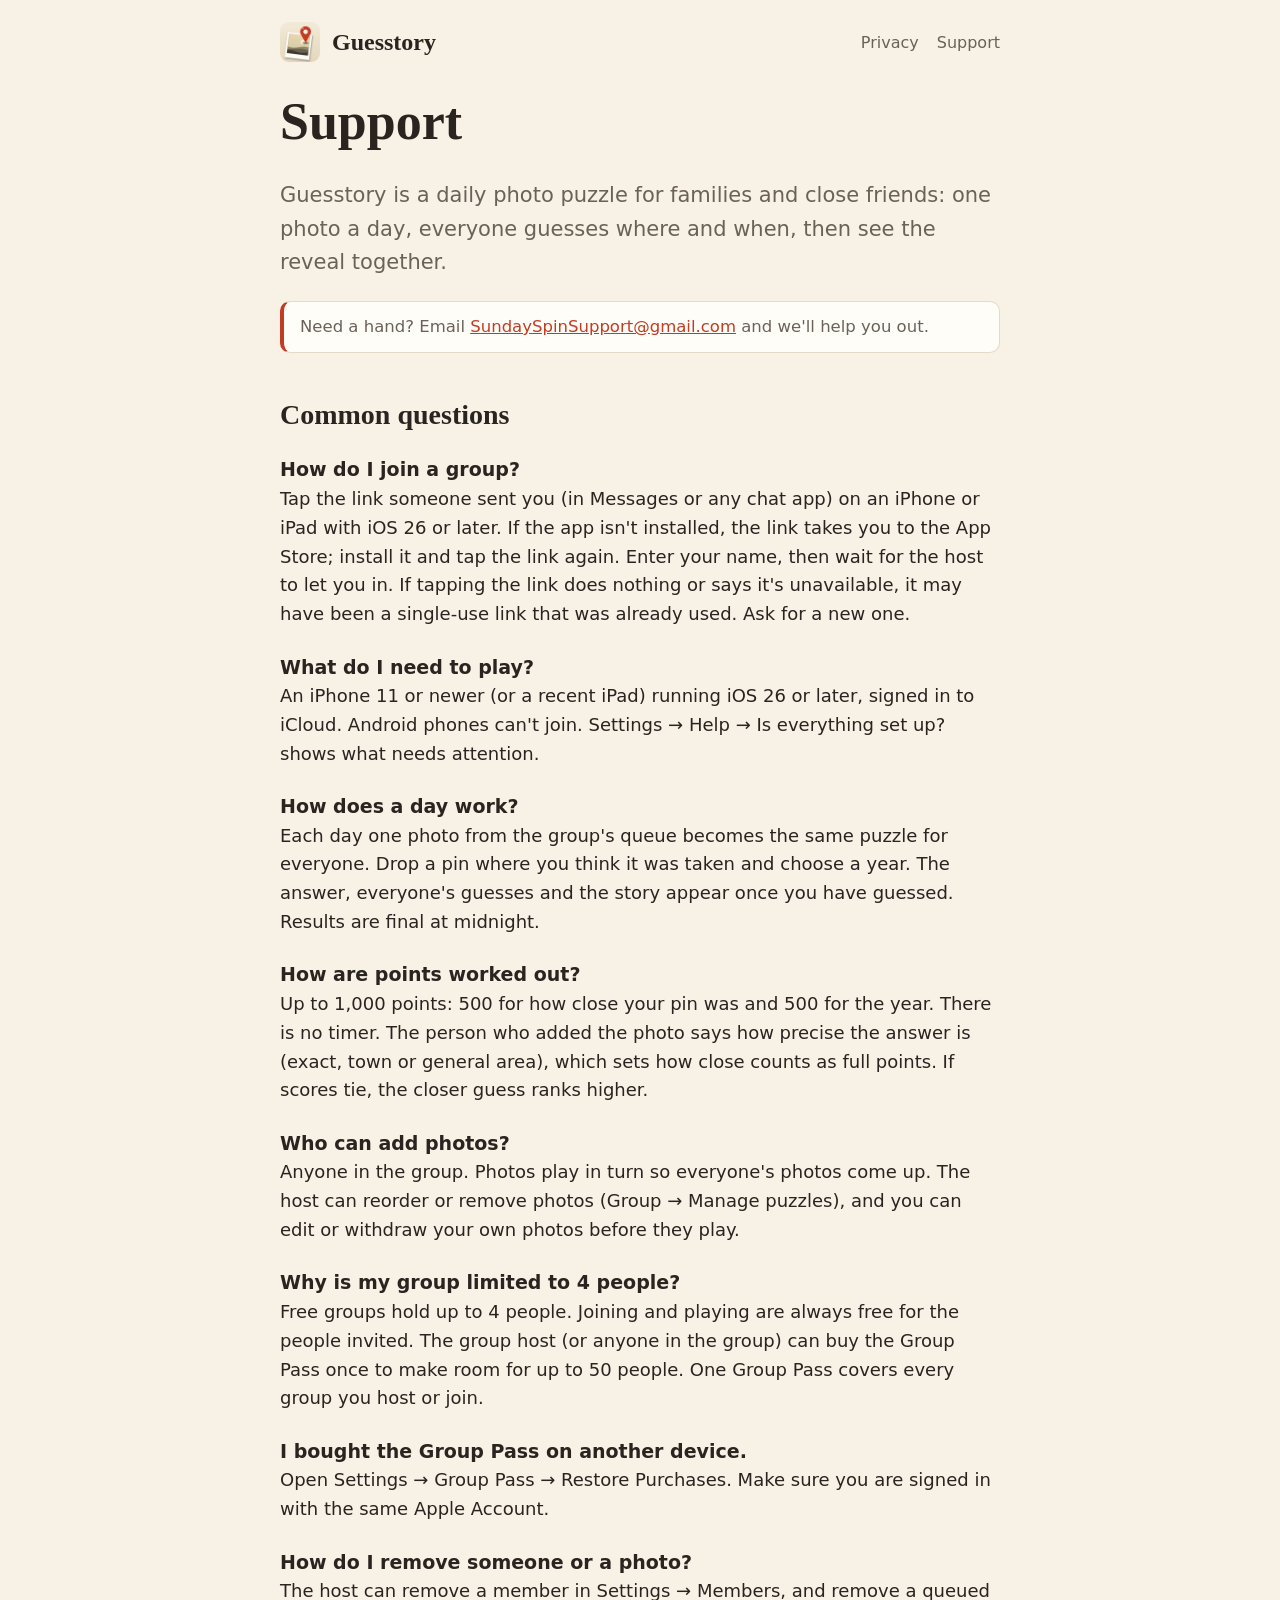
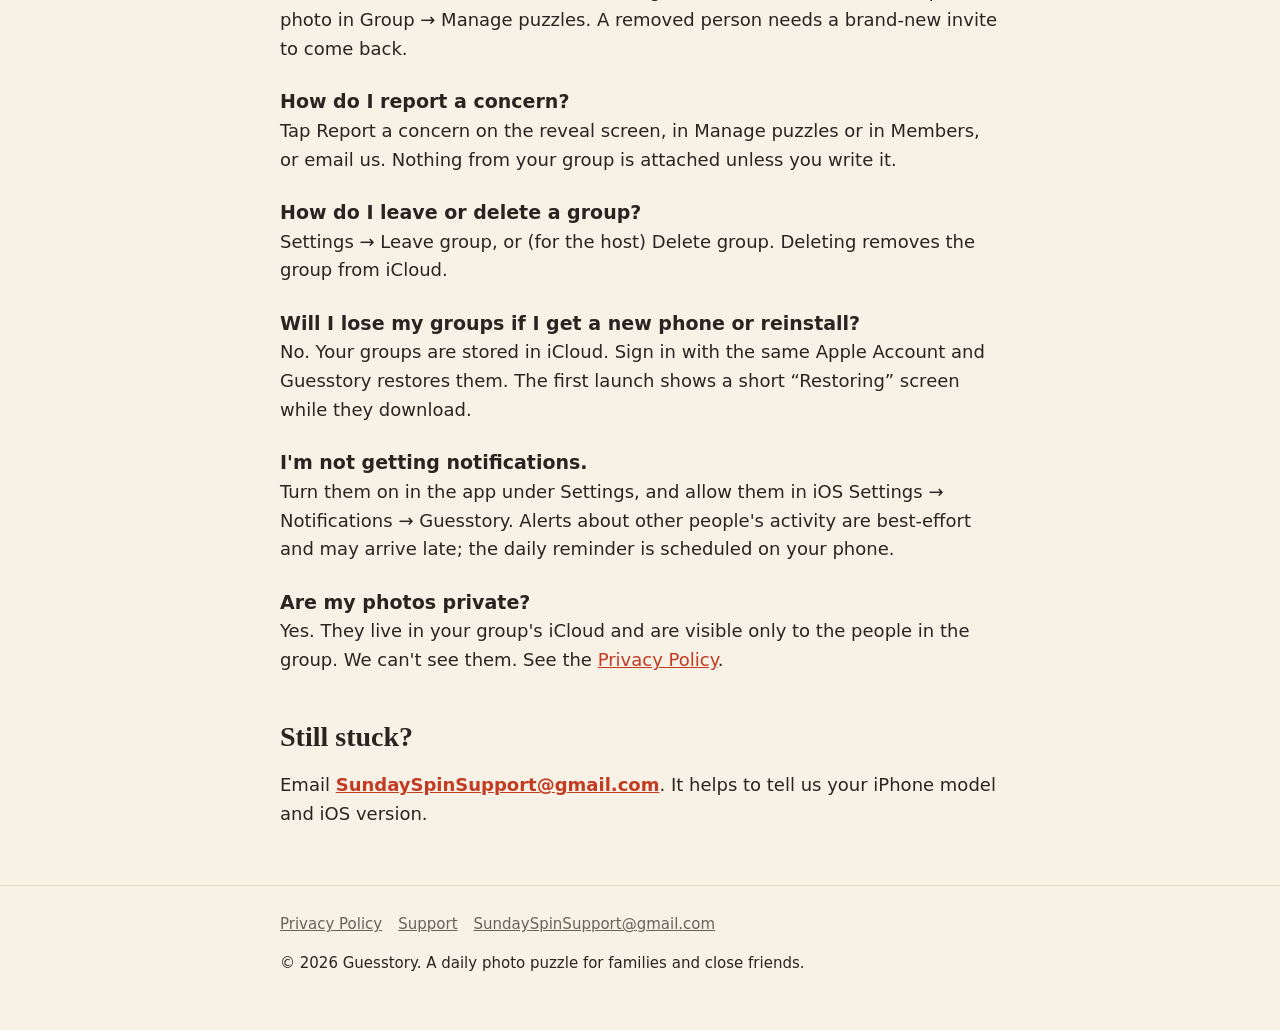
==== support.html @ 23f247c5 "Guesstory site: landing page, privacy policy and support Static pages for App Store Connect (Privacy" ====
<!DOCTYPE html>
<html lang="en">
<head>
<meta charset="utf-8">
<meta name="viewport" content="width=device-width, initial-scale=1">
<title>Guesstory Support</title>
<meta name="description" content="Help for Guesstory: joining, groups, the Group Pass, privacy and troubleshooting.">
<meta name="color-scheme" content="light dark">
<link rel="icon" type="image/png" href="assets/favicon.png">
<link rel="apple-touch-icon" href="assets/icon.png">
<link rel="stylesheet" href="style.css">
</head>
<body>
<header class="site"><div class="wrap">
<a class="brand" href="index.html"><img src="assets/icon.png" alt="" width="40" height="40">Guesstory</a>
<nav><a href="privacy-policy.html">Privacy</a><a href="support.html">Support</a></nav>
</div></header>
<main class="wrap">

<h1>Support</h1>
<p class="lead">Guesstory is a daily photo puzzle for families and close friends: one photo a day, everyone guesses where and when, then see the reveal together.</p>
<div class="note">Need a hand? Email <a href="mailto:SundaySpinSupport@gmail.com">SundaySpinSupport@gmail.com</a> and we'll help you out.</div>
<h2>Common questions</h2>
<div class="faq">
<h3>How do I join a group?</h3><p>Tap the link someone sent you (in Messages or any chat app) on an iPhone or iPad with iOS 26 or later. If the app isn't installed, the link takes you to the App Store; install it and tap the link again. Enter your name, then wait for the host to let you in. If tapping the link does nothing or says it's unavailable, it may have been a single-use link that was already used. Ask for a new one.</p>
<h3>What do I need to play?</h3><p>An iPhone 11 or newer (or a recent iPad) running iOS 26 or later, signed in to iCloud. Android phones can't join. Settings &rarr; Help &rarr; Is everything set up? shows what needs attention.</p>
<h3>How does a day work?</h3><p>Each day one photo from the group's queue becomes the same puzzle for everyone. Drop a pin where you think it was taken and choose a year. The answer, everyone's guesses and the story appear once you have guessed. Results are final at midnight.</p>
<h3>How are points worked out?</h3><p>Up to 1,000 points: 500 for how close your pin was and 500 for the year. There is no timer. The person who added the photo says how precise the answer is (exact, town or general area), which sets how close counts as full points. If scores tie, the closer guess ranks higher.</p>
<h3>Who can add photos?</h3><p>Anyone in the group. Photos play in turn so everyone's photos come up. The host can reorder or remove photos (Group &rarr; Manage puzzles), and you can edit or withdraw your own photos before they play.</p>
<h3>Why is my group limited to 4 people?</h3><p>Free groups hold up to 4 people. Joining and playing are always free for the people invited. The group host (or anyone in the group) can buy the Group Pass once to make room for up to 50 people. One Group Pass covers every group you host or join.</p>
<h3>I bought the Group Pass on another device.</h3><p>Open Settings &rarr; Group Pass &rarr; Restore Purchases. Make sure you are signed in with the same Apple Account.</p>
<h3>How do I remove someone or a photo?</h3><p>The host can remove a member in Settings &rarr; Members, and remove a queued photo in Group &rarr; Manage puzzles. A removed person needs a brand-new invite to come back.</p>
<h3>How do I report a concern?</h3><p>Tap Report a concern on the reveal screen, in Manage puzzles or in Members, or email us. Nothing from your group is attached unless you write it.</p>
<h3>How do I leave or delete a group?</h3><p>Settings &rarr; Leave group, or (for the host) Delete group. Deleting removes the group from iCloud.</p>
<h3>Will I lose my groups if I get a new phone or reinstall?</h3><p>No. Your groups are stored in iCloud. Sign in with the same Apple Account and Guesstory restores them. The first launch shows a short &ldquo;Restoring&rdquo; screen while they download.</p>
<h3>I'm not getting notifications.</h3><p>Turn them on in the app under Settings, and allow them in iOS Settings &rarr; Notifications &rarr; Guesstory. Alerts about other people's activity are best-effort and may arrive late; the daily reminder is scheduled on your phone.</p>
<h3>Are my photos private?</h3><p>Yes. They live in your group's iCloud and are visible only to the people in the group. We can't see them. See the <a href='privacy-policy.html'>Privacy Policy</a>.</p>
</div>
<h2>Still stuck?</h2>
<p>Email <strong><a href="mailto:SundaySpinSupport@gmail.com">SundaySpinSupport@gmail.com</a></strong>. It helps to tell us your iPhone model and iOS version.</p>

</main>
<footer class="site"><div class="wrap">
<a href="privacy-policy.html">Privacy Policy</a><a href="support.html">Support</a><a href="mailto:SundaySpinSupport@gmail.com">SundaySpinSupport@gmail.com</a>
<p>&copy; 2026 Guesstory. A daily photo puzzle for families and close friends.</p>
</div></footer>
</body>
</html>
---- style.css ----
:root{--paper:#F7F1E6;--ink:#2A2420;--ink2:#6B6159;--card:#FFFDF8;--line:#E4DAC8;--accent:#C23B22;--accent-ink:#fff}
@media (prefers-color-scheme:dark){:root{--paper:#1A1613;--ink:#F3EBDD;--ink2:#B5AA9C;--card:#26211D;--line:#3A332D;--accent:#E0583A}}
*{box-sizing:border-box}
html{-webkit-text-size-adjust:100%}
body{margin:0;background:var(--paper);color:var(--ink);font:18px/1.6 -apple-system,BlinkMacSystemFont,"SF Pro Text","Segoe UI",system-ui,sans-serif}
.wrap{max-width:760px;margin:0 auto;padding:0 20px}
header.site{padding:22px 0 8px}
header.site .wrap{display:flex;align-items:center;justify-content:space-between;gap:12px;flex-wrap:wrap}
.brand{display:flex;align-items:center;gap:12px;color:var(--ink);text-decoration:none;font:700 24px/1 "New York",ui-serif,Georgia,serif}
.brand img{width:40px;height:40px;border-radius:9px}
nav a{color:var(--ink2);text-decoration:none;margin-left:18px;font-size:16px}
nav a:hover{color:var(--accent)}
h1,h2,h3{font-family:"New York",ui-serif,Georgia,serif;line-height:1.2;margin:1.6em 0 .5em}
h1{font-size:clamp(34px,6vw,52px);margin-top:.4em}
h2{font-size:28px}h3{font-size:21px}
p,li{color:var(--ink)}
.lead{font-size:21px;color:var(--ink2);max-width:36em}
a{color:var(--accent)}
.hero{padding:30px 0 10px}
.badge{display:inline-block;margin:10px 0 0;padding:12px 20px;border-radius:999px;background:var(--accent);color:var(--accent-ink);font-weight:600;font-size:17px}
.shots{display:grid;grid-template-columns:repeat(3,1fr);gap:14px;margin:34px 0 8px}
.shots img{width:100%;height:auto;border-radius:18px;border:1px solid var(--line);box-shadow:0 10px 28px rgba(40,28,15,.16)}
@media(max-width:560px){.shots{grid-template-columns:1fr 1fr 1fr;gap:8px}.shots img{border-radius:11px}}
.cards{display:grid;grid-template-columns:1fr 1fr;gap:14px;margin:12px 0}
@media(max-width:560px){.cards{grid-template-columns:1fr}}
.card{background:var(--card);border:1px solid var(--line);border-radius:16px;padding:16px 18px}
.card h3{margin:0 0 4px;font-size:19px}.card p{margin:0;color:var(--ink2);font-size:16.5px;line-height:1.5}
ol.steps{padding-left:1.2em}ol.steps li{margin:.5em 0}
.faq h3{font-size:19px;margin:1.4em 0 .2em;font-family:-apple-system,system-ui,sans-serif;font-weight:650}
.faq p{margin:.2em 0 .6em;color:var(--ink)}
.note{background:var(--card);border:1px solid var(--line);border-left:4px solid var(--accent);border-radius:10px;padding:12px 16px;color:var(--ink2);font-size:16.5px}
footer.site{margin-top:56px;padding:26px 0 40px;border-top:1px solid var(--line);color:var(--ink2);font-size:15px}
footer.site a{color:var(--ink2);margin-right:16px}
.updated{color:var(--ink2);font-size:15px}
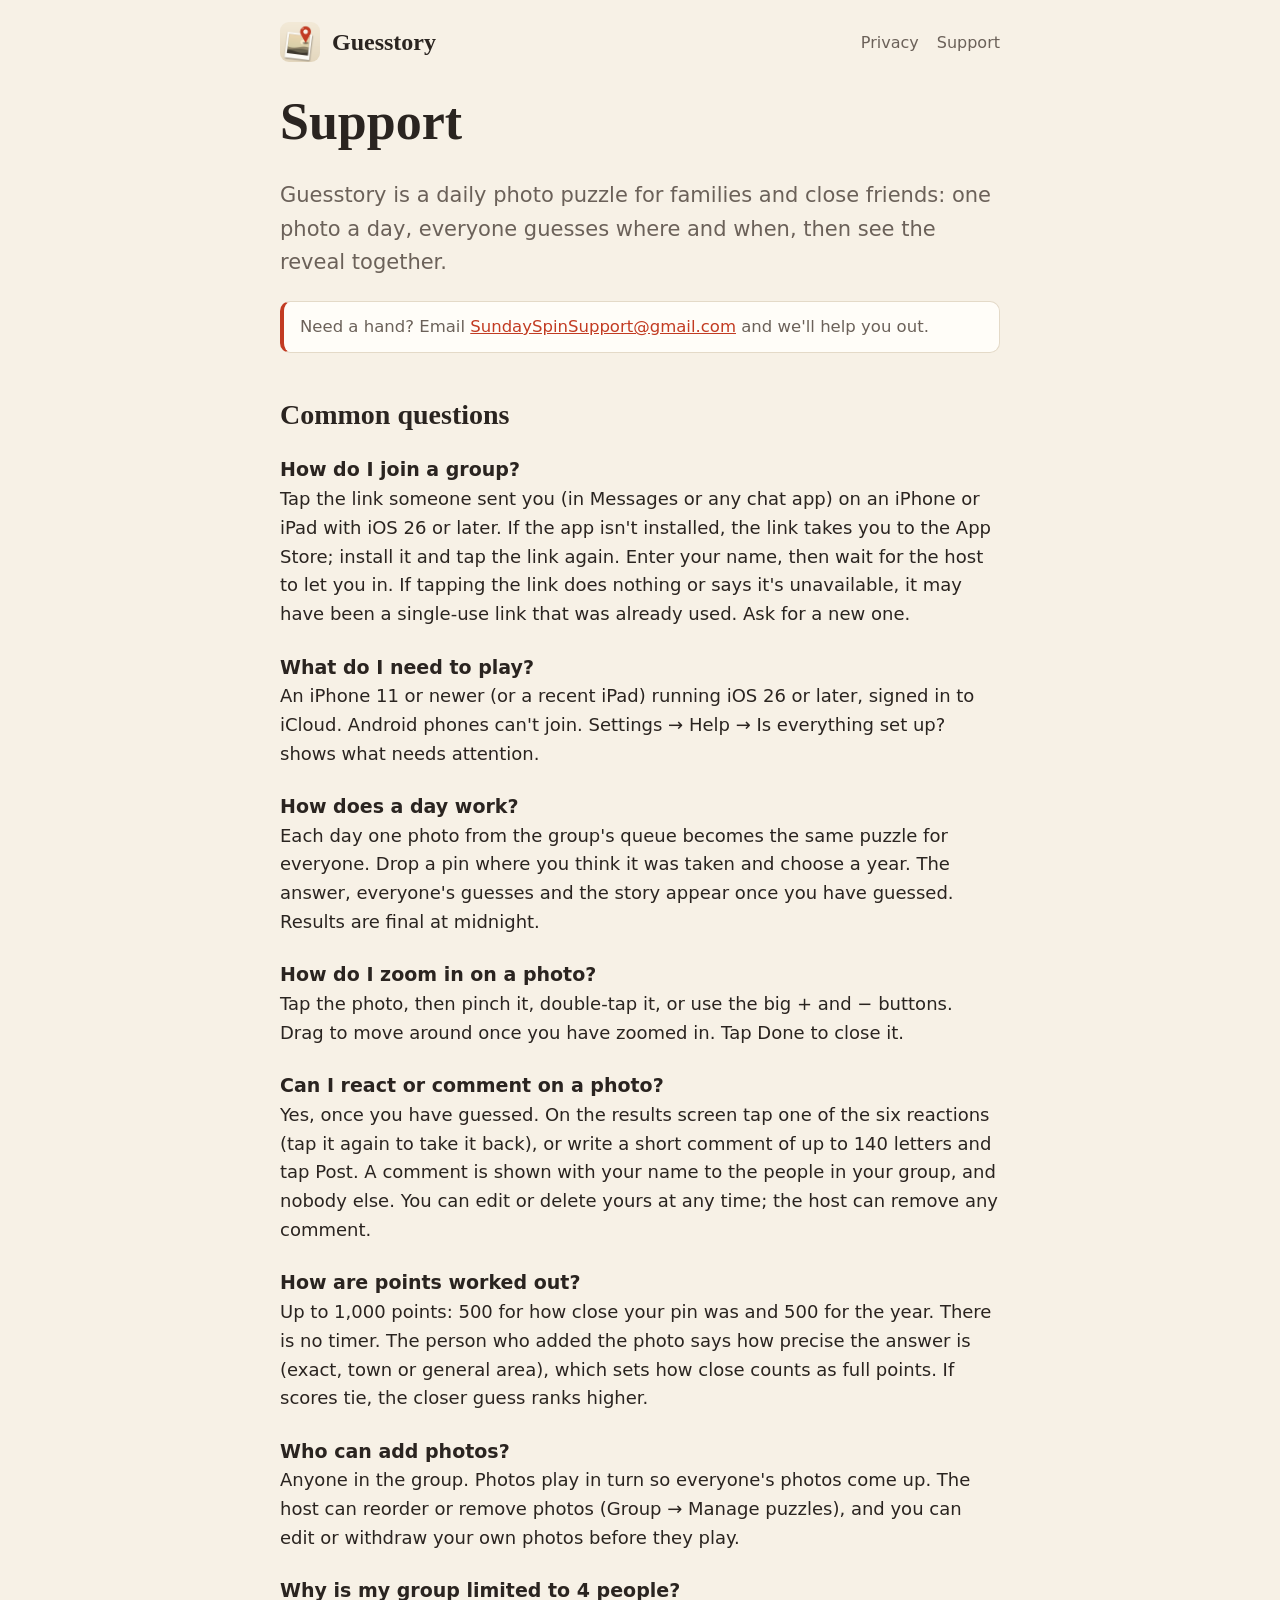
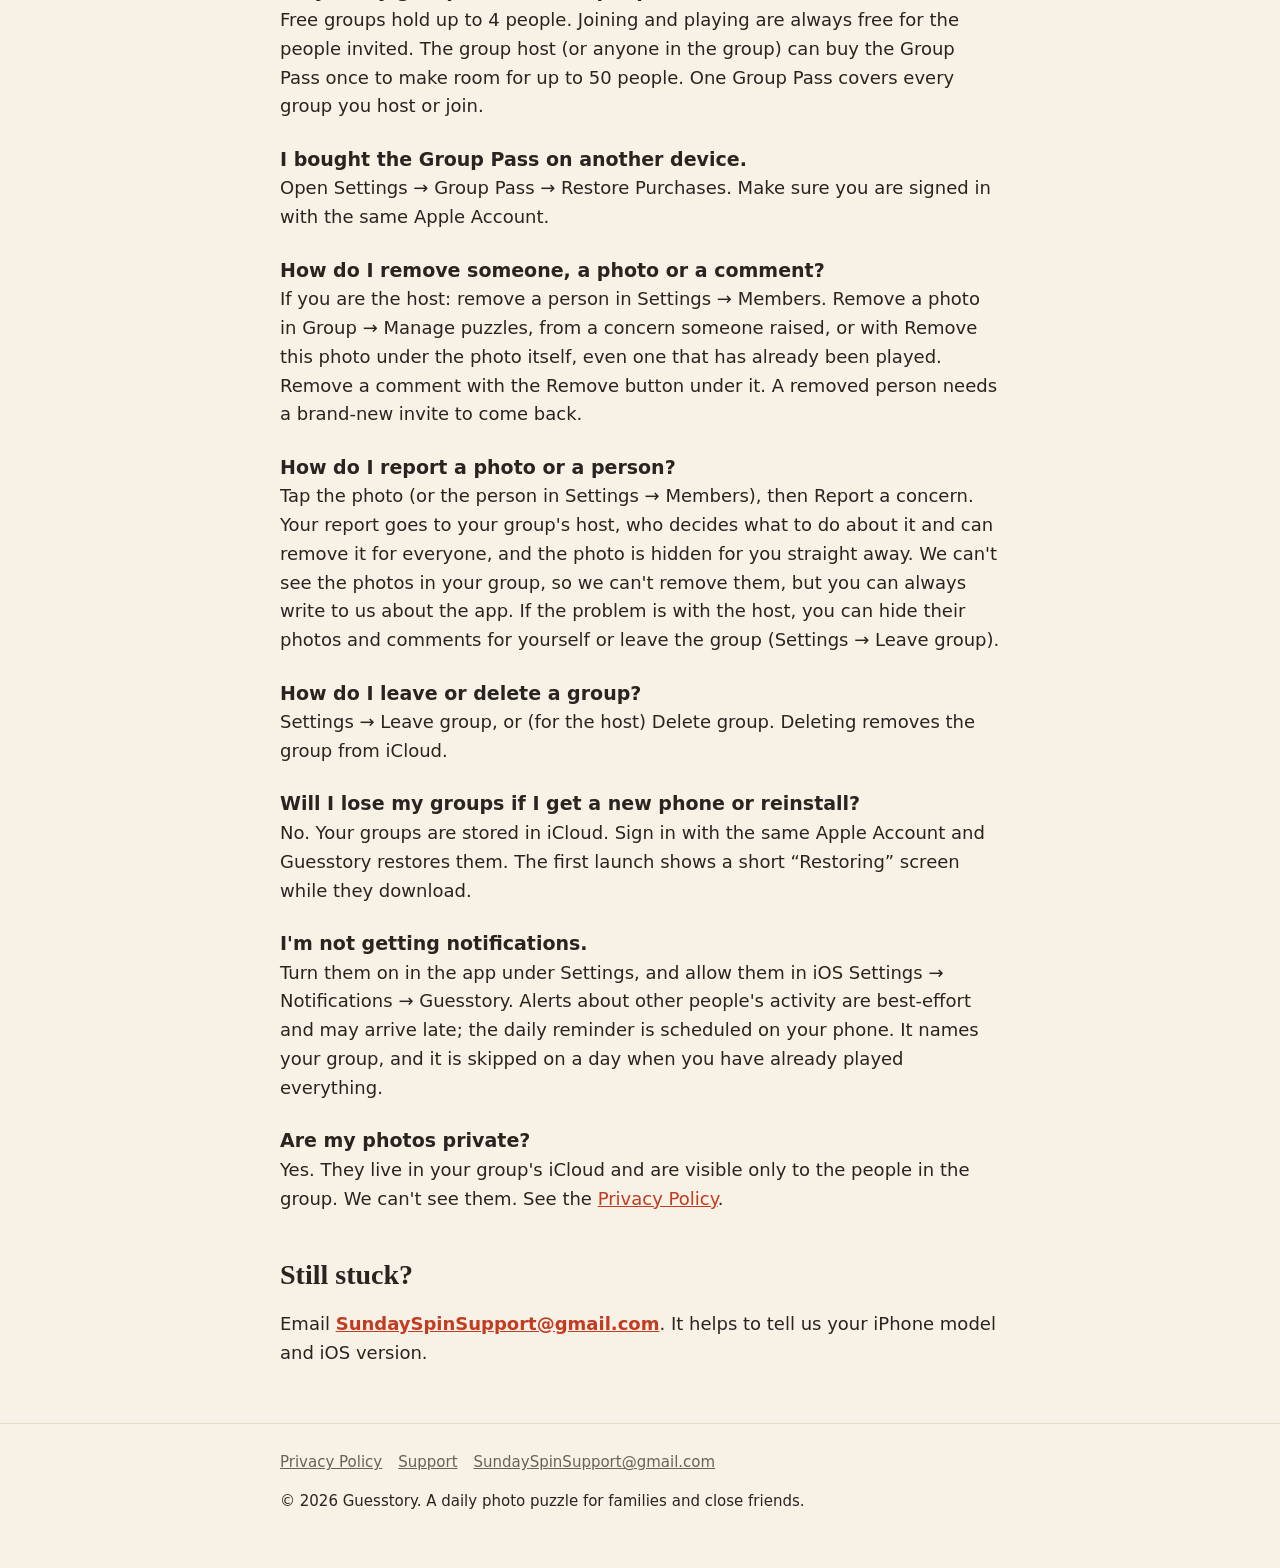
==== commit b736985e: "Support page: zoom, reactions and comments, how reports reach the host, removing played photos and c" ====
--- a/support.html
+++ b/support.html
@@ -25,15 +25,17 @@
 <h3>How do I join a group?</h3><p>Tap the link someone sent you (in Messages or any chat app) on an iPhone or iPad with iOS 26 or later. If the app isn't installed, the link takes you to the App Store; install it and tap the link again. Enter your name, then wait for the host to let you in. If tapping the link does nothing or says it's unavailable, it may have been a single-use link that was already used. Ask for a new one.</p>
 <h3>What do I need to play?</h3><p>An iPhone 11 or newer (or a recent iPad) running iOS 26 or later, signed in to iCloud. Android phones can't join. Settings &rarr; Help &rarr; Is everything set up? shows what needs attention.</p>
 <h3>How does a day work?</h3><p>Each day one photo from the group's queue becomes the same puzzle for everyone. Drop a pin where you think it was taken and choose a year. The answer, everyone's guesses and the story appear once you have guessed. Results are final at midnight.</p>
+<h3>How do I zoom in on a photo?</h3><p>Tap the photo, then pinch it, double-tap it, or use the big + and &minus; buttons. Drag to move around once you have zoomed in. Tap Done to close it.</p>
+<h3>Can I react or comment on a photo?</h3><p>Yes, once you have guessed. On the results screen tap one of the six reactions (tap it again to take it back), or write a short comment of up to 140 letters and tap Post. A comment is shown with your name to the people in your group, and nobody else. You can edit or delete yours at any time; the host can remove any comment.</p>
 <h3>How are points worked out?</h3><p>Up to 1,000 points: 500 for how close your pin was and 500 for the year. There is no timer. The person who added the photo says how precise the answer is (exact, town or general area), which sets how close counts as full points. If scores tie, the closer guess ranks higher.</p>
 <h3>Who can add photos?</h3><p>Anyone in the group. Photos play in turn so everyone's photos come up. The host can reorder or remove photos (Group &rarr; Manage puzzles), and you can edit or withdraw your own photos before they play.</p>
 <h3>Why is my group limited to 4 people?</h3><p>Free groups hold up to 4 people. Joining and playing are always free for the people invited. The group host (or anyone in the group) can buy the Group Pass once to make room for up to 50 people. One Group Pass covers every group you host or join.</p>
 <h3>I bought the Group Pass on another device.</h3><p>Open Settings &rarr; Group Pass &rarr; Restore Purchases. Make sure you are signed in with the same Apple Account.</p>
-<h3>How do I remove someone or a photo?</h3><p>The host can remove a member in Settings &rarr; Members, and remove a queued photo in Group &rarr; Manage puzzles. A removed person needs a brand-new invite to come back.</p>
-<h3>How do I report a concern?</h3><p>Tap Report a concern on the reveal screen, in Manage puzzles or in Members, or email us. Nothing from your group is attached unless you write it.</p>
+<h3>How do I remove someone, a photo or a comment?</h3><p>If you are the host: remove a person in Settings &rarr; Members. Remove a photo in Group &rarr; Manage puzzles, from a concern someone raised, or with Remove this photo under the photo itself, even one that has already been played. Remove a comment with the Remove button under it. A removed person needs a brand-new invite to come back.</p>
+<h3>How do I report a photo or a person?</h3><p>Tap the photo (or the person in Settings &rarr; Members), then Report a concern. Your report goes to your group's host, who decides what to do about it and can remove it for everyone, and the photo is hidden for you straight away. We can't see the photos in your group, so we can't remove them, but you can always write to us about the app. If the problem is with the host, you can hide their photos and comments for yourself or leave the group (Settings &rarr; Leave group).</p>
 <h3>How do I leave or delete a group?</h3><p>Settings &rarr; Leave group, or (for the host) Delete group. Deleting removes the group from iCloud.</p>
 <h3>Will I lose my groups if I get a new phone or reinstall?</h3><p>No. Your groups are stored in iCloud. Sign in with the same Apple Account and Guesstory restores them. The first launch shows a short &ldquo;Restoring&rdquo; screen while they download.</p>
-<h3>I'm not getting notifications.</h3><p>Turn them on in the app under Settings, and allow them in iOS Settings &rarr; Notifications &rarr; Guesstory. Alerts about other people's activity are best-effort and may arrive late; the daily reminder is scheduled on your phone.</p>
+<h3>I'm not getting notifications.</h3><p>Turn them on in the app under Settings, and allow them in iOS Settings &rarr; Notifications &rarr; Guesstory. Alerts about other people's activity are best-effort and may arrive late; the daily reminder is scheduled on your phone. It names your group, and it is skipped on a day when you have already played everything.</p>
 <h3>Are my photos private?</h3><p>Yes. They live in your group's iCloud and are visible only to the people in the group. We can't see them. See the <a href='privacy-policy.html'>Privacy Policy</a>.</p>
 </div>
 <h2>Still stuck?</h2>
